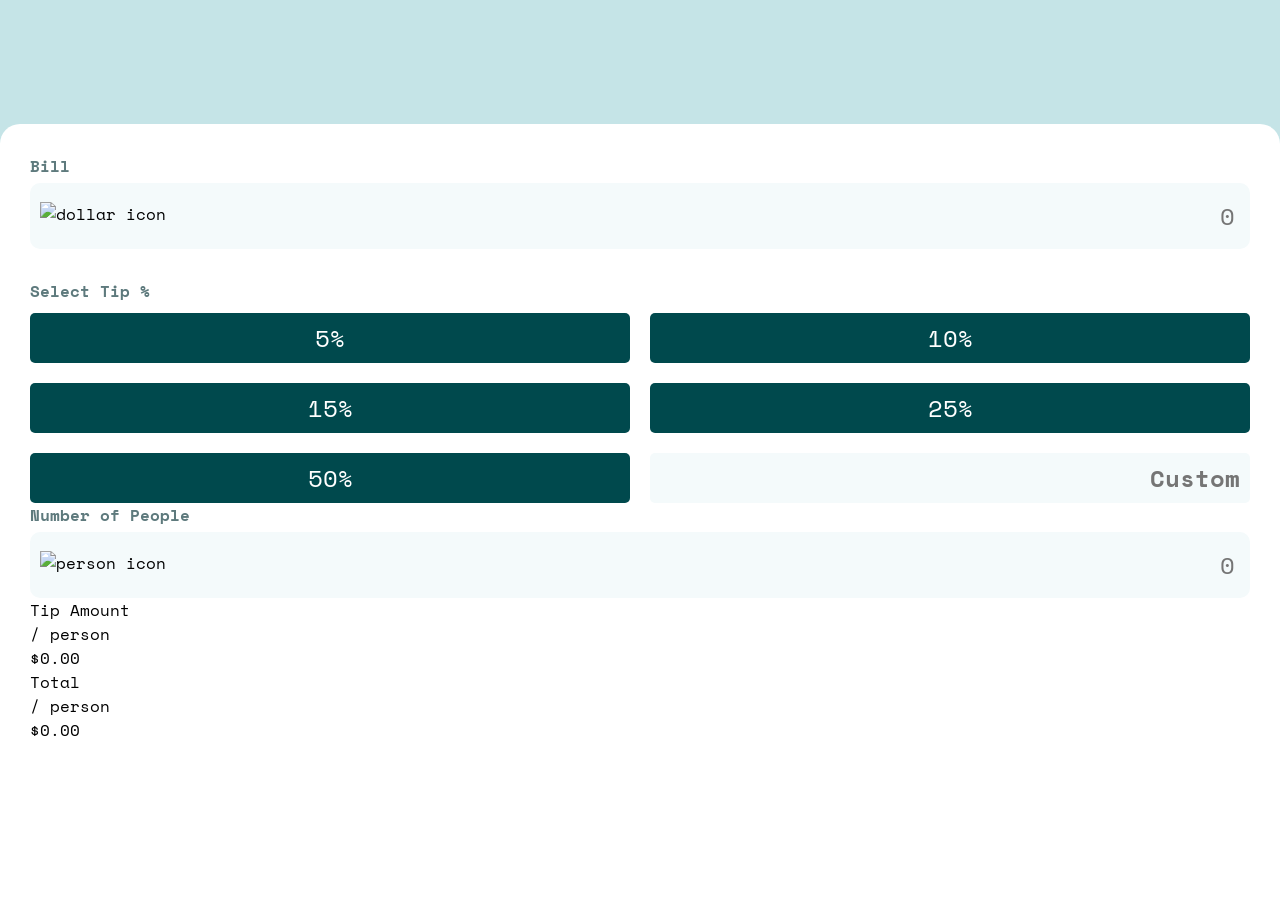
==== index.html @ 5afc9774 "More Work on CSS" ====
<!DOCTYPE html>
<html lang="en">

<head>
  <meta charset="UTF-8">
  <meta name="viewport" content="width=device-width, initial-scale=1.0">
  <!-- displays site properly based on user's device -->

  <link rel="icon" type="image/png" sizes="32x32" href="./images/favicon-32x32.png">
  <link rel="stylesheet" href="css/style.css">
  <link rel="stylesheet" href="css/font.css">

  <title>Frontend Mentor | Tip calculator app</title>
  <script src="index.js" defer></script>
</head>

<body>
  <header id="title">
    <img src="images/logo.svg" alt="">
  </header>

  <main id="contanier">
    <form action="#" id="form">
      <div class="inputs">
        <div class="bill-details">
          <label for="bill">
            Bill
          </label>
          <br>
          <div class="input-wrapper">
            <img src="images/icon-dollar.svg" alt="dollar icon" class="input-icon">
            <input type="text" name="bill" id="bill" placeholder="0">
          </div>
        </div>

        <div class="tip-details">
          <label for="custom-tip">Select Tip %</label><br>
          <div class="tip-details-items">
            <button id="5">5%</button>
            <button id="10">10%</button>
            <button id="15">15%</button>
            <button id="25">25%</button>
            <button id="50">50%</button>
            <input type="text" name="custom-tip" id="custom-tip" placeholder="Custom">
          </div>


        </div>

        <div id="people-details">
          <label for="people">
            Number of People
          </label>
          <br>
          <div class="input-wrapper">
            <img src="images/icon-person.svg" alt="person icon" class="input-icon">
            <input type="text" name="people" id="people" placeholder="0">
          </div>
        </div>
      </div>


      <div class="result">
        <div id="tip-container">
          <div class="result-label">
            <p class="main-label">
              Tip Amount
            </p>

            <p class="unit">/ person</p>
          </div>

          <p id="tip-amount" class="result-amount">
            $0.00
          </p>
        </div>
        <div id="total-container">
          <div class="result-label">
            <p class="main-label">
              Total
            </p>

            <p class="unit">/ person</p>
          </div>

          <p id="total-amount" class="result-amount">
            $0.00
          </p>
        </div>

      </div>
    </form>
  </main>
</body>

</html>
---- css/style.css ----
* {
    margin: 0;
    padding: 0;
    box-sizing: border-box;
    font-family: 'Space Mono';
}

:root {
    --green900: hsl(183, 100%, 15%);
    --grey500: hsl(186, 14%, 43%);
    --grey400: hsl(184, 14%, 56%);
    --grey200: hsl(185, 41%, 84%);
    --grey50: hsl(189, 47%, 97%);
    --white: hsl(0, 100%, 100%);
    --form-input-size: 24px;
}

body {
    display: flex;
    flex-direction: column;
    justify-content: start;
    align-items: center;
    height: 100vh;
    background-color: var(--grey200);
    font-family: 'Space Mono';
    /* font-size: 24px; */
}

header {
    margin: 50px;
}

main {
    width: 100%;
    height: 100%;
    padding: 30px;
    background-color: var(--white);
    border-radius: 20px 20px 0 0;
}

button {
    height: 50px;
    background-color: var(--green900);
    color: var(--white);
    border: none;
    font-size: var(--form-input-size);
    border-radius: 5px;
    box-shadow: none;
    max-width: 100%;
    /* font-weight: 700; */
}

form label {
    color: var(--grey500);
    font-weight: 700;
    /* margin-bottom: 50px; */
}

.input-wrapper {
    width: 100%;
    position: relative;
}

.input-wrapper input {
    width: 100%;
    padding: 15px 15px 15px 35px;
    text-align: right;
    font-size: var(--form-input-size);
    background-color: var(--grey50);
    border-radius: 10px;
    border: none;
    margin-top: 5px;
    max-height: 70px;
}

.input-wrapper .input-icon {
    position: absolute;
    left: 10px;
    top: 50%;
    transform: translateY(-50%);
    pointer-events: none;
}

.bill-details {
    margin-bottom: 30px;
}

.bill-details label {
    margin-bottom: 10px;
}


.tip-details-items {
    display: grid;
    grid-template-columns: minmax(0, 1fr) minmax(0, 1fr);
    gap: 20px;
    margin-top: 10px;
}

.tip-details-items input {
    text-align: right;
    padding: 10px;
    font-size: var(--form-input-size);
    font-weight: 700;
    background-color: var(--grey50);
    border: none;
    border-radius: 5px;
    height: 50px;
    color: var(--green900);
}
---- css/font.css ----
@import url('https://fonts.googleapis.com/css2?family=Space+Mono:ital,wght@0,400;0,700;1,400;1,700&display=swap');
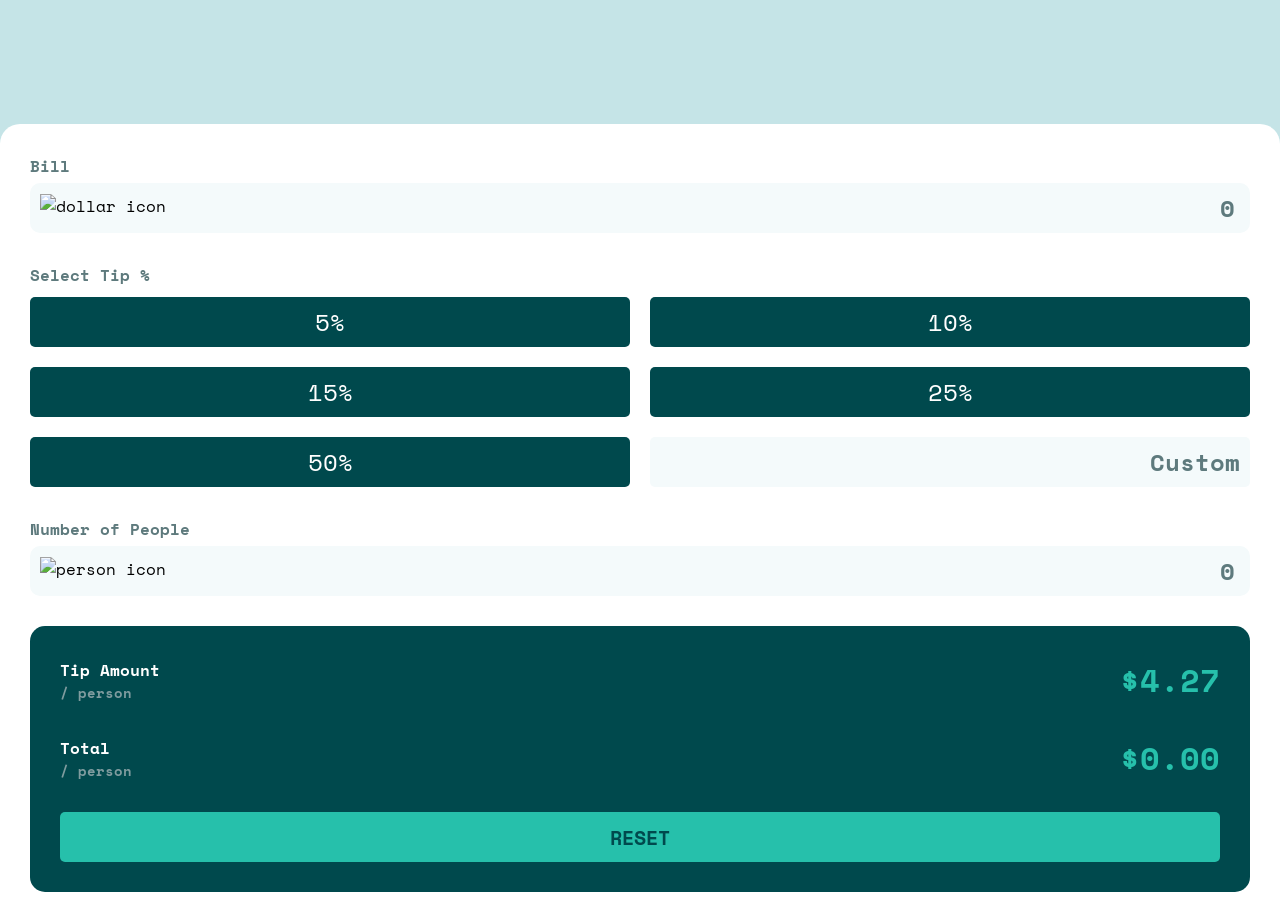
==== commit 756d7f65: "Mobile version complete" ====
--- a/index.html
+++ b/index.html
@@ -60,33 +60,39 @@
       </div>
 
 
-      <div class="result">
-        <div id="tip-container">
-          <div class="result-label">
-            <p class="main-label">
-              Tip Amount
+      <div class="results-card">
+        <div>
+          <div id="tip-container">
+            <div class="result-label">
+              <p class="main-label">
+                Tip Amount
+              </p>
+
+              <p class="unit">/ person</p>
+            </div>
+
+            <p id="tip-amount" class="result-amount">
+              $4.27
             </p>
+          </div>
+          <div id="total-container">
+            <div class="result-label">
+              <p class="main-label">
+                Total
+              </p>
 
-            <p class="unit">/ person</p>
+              <p class="unit">/ person</p>
+            </div>
+
+            <p id="total-amount" class="result-amount">
+              $0.00
+            </p>
           </div>
+        </div>
 
-          <p id="tip-amount" class="result-amount">
-            $0.00
-          </p>
-        </div>
-        <div id="total-container">
-          <div class="result-label">
-            <p class="main-label">
-              Total
-            </p>
 
-            <p class="unit">/ person</p>
-          </div>
+        <button id="reset">RESET</button>
 
-          <p id="total-amount" class="result-amount">
-            $0.00
-          </p>
-        </div>
 
       </div>
     </form>
--- a/css/style.css
+++ b/css/style.css
@@ -7,6 +7,7 @@
 
 :root {
     --green900: hsl(183, 100%, 15%);
+    --green400: hsl(172, 67%, 45%);
     --grey500: hsl(186, 14%, 43%);
     --grey400: hsl(184, 14%, 56%);
     --grey200: hsl(185, 41%, 84%);
@@ -50,10 +51,23 @@
     /* font-weight: 700; */
 }
 
+button:hover {
+    cursor: pointer;
+    background-color: var(--green400);
+    color: var(--green900);
+    font-size: var(--form-input-size);
+    font-weight: 700;
+}
+
 form label {
     color: var(--grey500);
     font-weight: 700;
     /* margin-bottom: 50px; */
+}
+
+input:focus {
+    border: none;
+    outline: none;
 }
 
 .input-wrapper {
@@ -67,11 +81,29 @@
     text-align: right;
     font-size: var(--form-input-size);
     background-color: var(--grey50);
+    color: var(--green900);
     border-radius: 10px;
     border: none;
     margin-top: 5px;
+    height: 50px;
     max-height: 70px;
-}
+    font-weight: 700;
+}
+
+.input-wrapper input::placeholder {
+    color: var(--grey500);
+}
+
+.input-wrapper input:hover {
+    border: 2px solid var(--green400);
+    cursor: pointer;
+}
+
+.input-wrapper input:active {
+    color: var(--grey500);
+    border: 2px solid var(--grey400);
+}
+
 
 .input-wrapper .input-icon {
     position: absolute;
@@ -89,12 +121,17 @@
     margin-bottom: 10px;
 }
 
+.bill-details input::placeholder {
+    color: var(--grey500);
+}
+
 
 .tip-details-items {
     display: grid;
     grid-template-columns: minmax(0, 1fr) minmax(0, 1fr);
     gap: 20px;
     margin-top: 10px;
+    margin-bottom: 30px;
 }
 
 .tip-details-items input {
@@ -107,4 +144,63 @@
     border-radius: 5px;
     height: 50px;
     color: var(--green900);
+}
+
+.tip-details-items input::placeholder {
+    color: var(--grey500);
+}
+
+.tip-details-items input:hover {
+    border: 2px solid var(--green400);
+    cursor: pointer;
+}
+
+.results-card {
+    background-color: var(--green900);
+    padding: 30px;
+    margin-top: 30px;
+    border-radius: 15px;
+}
+
+#tip-container {
+    display: flex;
+    justify-content: space-between;
+    align-items: center;
+    margin-bottom: 30px;
+}
+
+#total-container {
+    display: flex;
+    justify-content: space-between;
+    align-items: center;
+    margin-bottom: 30px;
+}
+
+.main-label {
+    color: var(--white);
+    font-weight: 600;
+}
+
+.unit {
+    color: var(--grey400);
+    font-size: 0.9em;
+    font-weight: 600;
+}
+
+.result-amount {
+    font-size: calc(var(--form-input-size) + 8px);
+    font-weight: 600;
+    color: var(--green400);
+}
+
+#reset {
+    width: 100%;
+    background-color: var(--green400);
+    color: var(--green900);
+    font-size: 20px;
+    font-weight: 700;
+}
+
+#reset:hover {
+    /* background-color: var(--grey200); */
 }
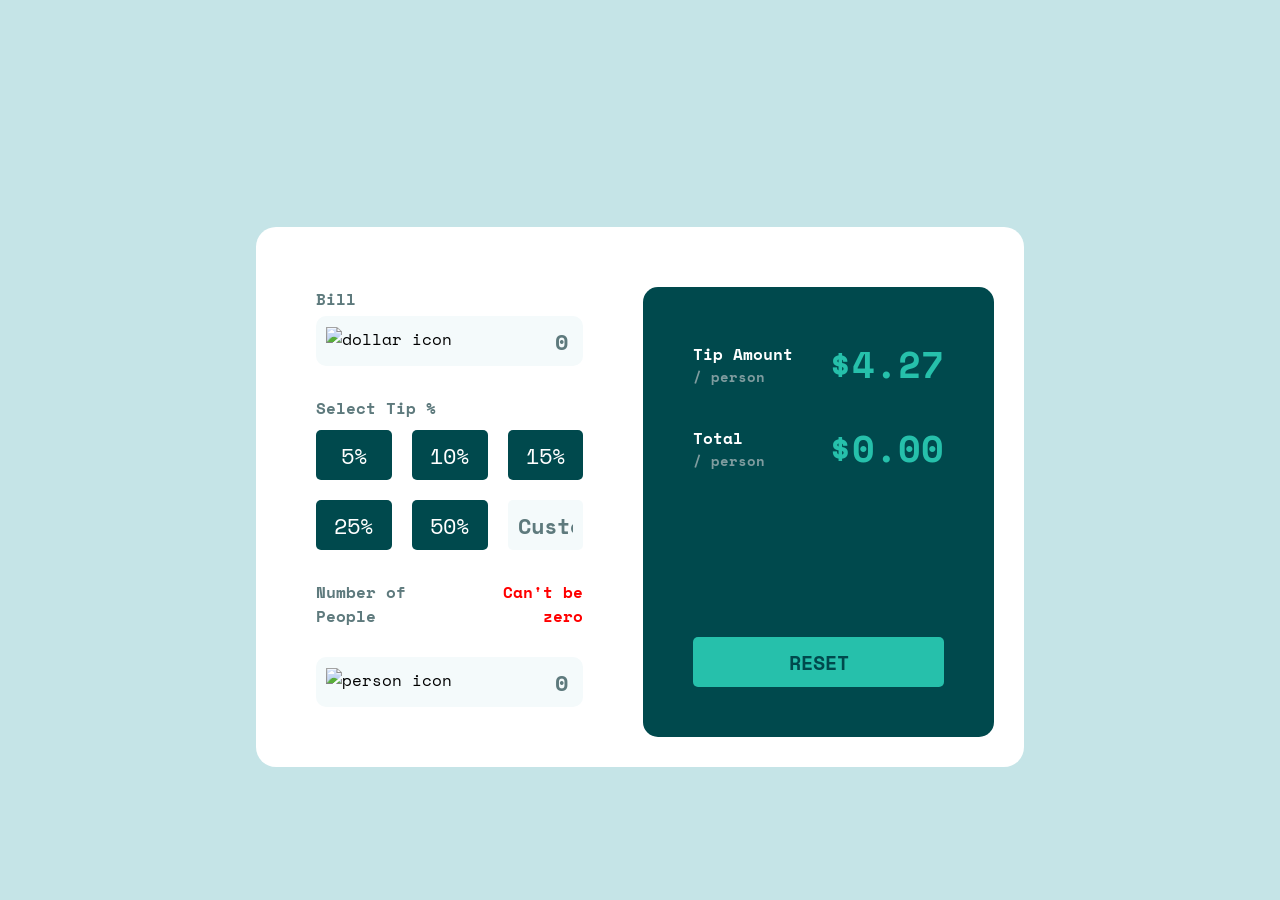
==== commit d5899539: "Working on desktop CSS" ====
--- a/index.html
+++ b/index.html
@@ -19,7 +19,7 @@
     <img src="images/logo.svg" alt="">
   </header>
 
-  <main id="contanier">
+  <main id="container">
     <form action="#" id="form">
       <div class="inputs">
         <div class="bill-details">
@@ -49,7 +49,7 @@
 
         <div id="people-details">
           <label for="people">
-            Number of People
+            Number of People <span class="error-message">Can't be zero</span>
           </label>
           <br>
           <div class="input-wrapper">
--- a/css/style.css
+++ b/css/style.css
@@ -13,7 +13,7 @@
     --grey200: hsl(185, 41%, 84%);
     --grey50: hsl(189, 47%, 97%);
     --white: hsl(0, 100%, 100%);
-    --form-input-size: 24px;
+    --form-input-size: 22px;
 }
 
 body {
@@ -134,6 +134,12 @@
     margin-bottom: 30px;
 }
 
+.error-message {
+    display: inline-block;
+    text-align: right;
+    color: red;
+}
+
 .tip-details-items input {
     text-align: right;
     padding: 10px;
@@ -153,6 +159,12 @@
 .tip-details-items input:hover {
     border: 2px solid var(--green400);
     cursor: pointer;
+}
+
+#people-details label {
+    display: flex;
+    justify-content: space-between;
+    align-items: center;
 }
 
 .results-card {
@@ -203,4 +215,72 @@
 
 #reset:hover {
     /* background-color: var(--grey200); */
+}
+
+
+@media screen and (min-width:1024px) {
+    body {
+        display: flex;
+        flex-direction: column;
+        justify-content: center;
+        align-items: center;
+    }
+
+    main {
+        width: 60%;
+        height: auto;
+        padding: 30px;
+        background-color: var(--white);
+        border-radius: 20px;
+    }
+
+    header {
+        margin-top: 0px;
+        margin-bottom: 70px;
+    }
+
+    form {
+        width: 100%;
+        display: flex;
+        flex-direction: row;
+        justify-content: space-between;
+        gap: 30px;
+    }
+
+    .tip-details-items {
+        display: grid;
+        grid-template-columns: repeat(3, minmax(0, 1fr));
+        gap: 20px;
+        margin-top: 10px;
+        margin-bottom: 30px;
+    }
+
+    .results-card {
+        background-color: var(--green900);
+        padding: 50px;
+        border-radius: 15px;
+        width: 100%;
+        display: flex;
+        flex-direction: column;
+        justify-content: space-between;
+    }
+
+    .inputs {
+        padding: 30px;
+        border-radius: 15px;
+        width: 100%;
+    }
+
+    #tip-container {
+        display: flex;
+        justify-content: space-between;
+        align-items: center;
+        margin-bottom: 30px;
+    }
+
+    .result-amount {
+        font-size: calc(var(--form-input-size) + 15px);
+        font-weight: 600;
+        color: var(--green400);
+    }
 }
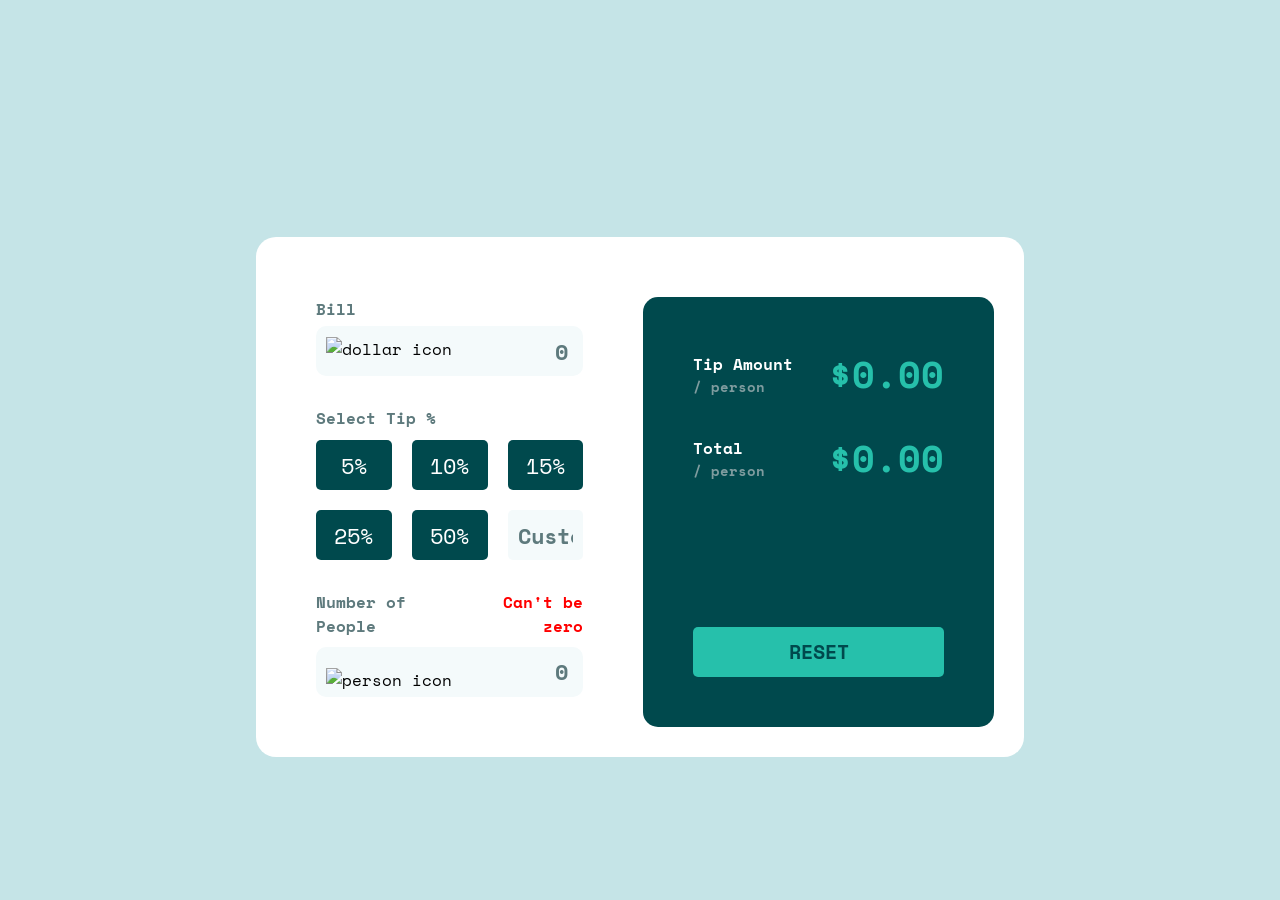
==== commit 1f02d058: "Completed Desktop and Added Error Message" ====
--- a/index.html
+++ b/index.html
@@ -20,7 +20,7 @@
   </header>
 
   <main id="container">
-    <form action="#" id="form">
+    <form id="form" novalidate>
       <div class="inputs">
         <div class="bill-details">
           <label for="bill">
@@ -72,7 +72,7 @@
             </div>
 
             <p id="tip-amount" class="result-amount">
-              $4.27
+              $0.00
             </p>
           </div>
           <div id="total-container">
@@ -91,7 +91,7 @@
         </div>
 
 
-        <button id="reset">RESET</button>
+        <button id="reset-button">RESET</button>
 
 
       </div>
--- a/css/style.css
+++ b/css/style.css
@@ -167,6 +167,10 @@
     align-items: center;
 }
 
+#people-details input {
+    margin-top: -20px;
+}
+
 .results-card {
     background-color: var(--green900);
     padding: 30px;
@@ -205,7 +209,7 @@
     color: var(--green400);
 }
 
-#reset {
+#reset-button {
     width: 100%;
     background-color: var(--green400);
     color: var(--green900);
@@ -213,7 +217,7 @@
     font-weight: 700;
 }
 
-#reset:hover {
+#reset-button:hover {
     /* background-color: var(--grey200); */
 }
 
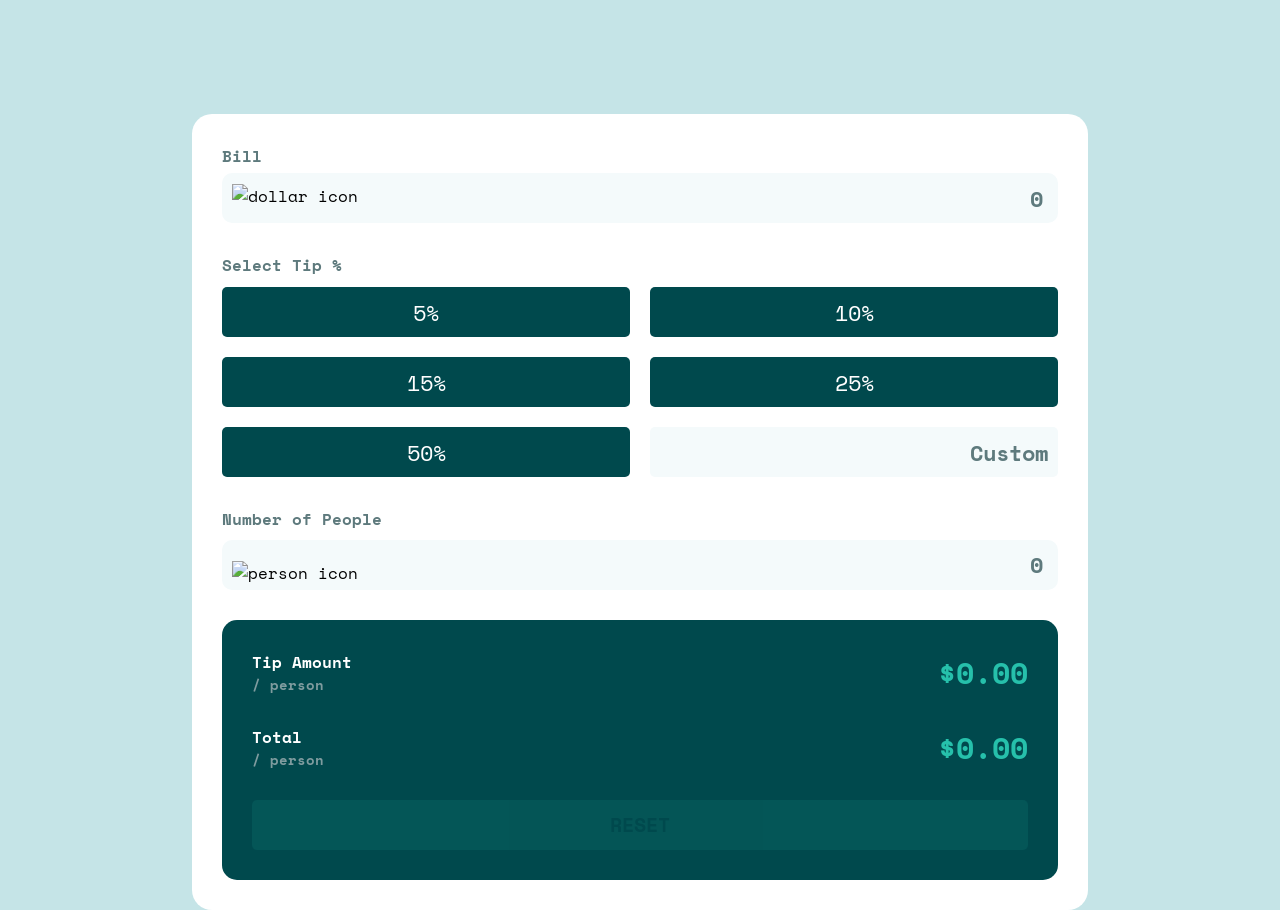
==== commit 5215706c: "Working on JS" ====
--- a/index.html
+++ b/index.html
@@ -34,14 +34,14 @@
         </div>
 
         <div class="tip-details">
-          <label for="custom-tip">Select Tip %</label><br>
+          <label for="customTip">Select Tip %</label><br>
           <div class="tip-details-items">
-            <button id="5">5%</button>
-            <button id="10">10%</button>
-            <button id="15">15%</button>
-            <button id="25">25%</button>
-            <button id="50">50%</button>
-            <input type="text" name="custom-tip" id="custom-tip" placeholder="Custom">
+            <button type="button">5%</button>
+            <button type="button">10%</button>
+            <button type="button">15%</button>
+            <button type="button">25%</button>
+            <button type="button">50%</button>
+            <input type="text" name="customTip" id="customTip" placeholder="Custom">
           </div>
 
 
@@ -49,7 +49,7 @@
 
         <div id="people-details">
           <label for="people">
-            Number of People <span class="error-message">Can't be zero</span>
+            Number of People <span class="error-message"></span>
           </label>
           <br>
           <div class="input-wrapper">
@@ -91,7 +91,7 @@
         </div>
 
 
-        <button id="reset-button">RESET</button>
+        <button type="button" id="reset-button">RESET</button>
 
 
       </div>
--- a/css/style.css
+++ b/css/style.css
@@ -33,7 +33,7 @@
 
 main {
     width: 100%;
-    height: 100%;
+    height: 100vh;
     padding: 30px;
     background-color: var(--white);
     border-radius: 20px 20px 0 0;
@@ -48,6 +48,7 @@
     border-radius: 5px;
     box-shadow: none;
     max-width: 100%;
+    opacity: 1;
     /* font-weight: 700; */
 }
 
@@ -57,6 +58,11 @@
     color: var(--green900);
     font-size: var(--form-input-size);
     font-weight: 700;
+}
+
+button:disabled {
+    opacity: 0.1;
+    cursor: not-allowed;
 }
 
 form label {
@@ -134,6 +140,14 @@
     margin-bottom: 30px;
 }
 
+.tip-details-items button.active {
+    cursor: pointer;
+    background-color: var(--green400);
+    color: var(--green900);
+    font-size: var(--form-input-size);
+    font-weight: 700;
+}
+
 .error-message {
     display: inline-block;
     text-align: right;
@@ -217,12 +231,30 @@
     font-weight: 700;
 }
 
-#reset-button:hover {
-    /* background-color: var(--grey200); */
-}
-
-
-@media screen and (min-width:1024px) {
+
+
+
+/* Tablet Screen */
+@media screen and (min-width: 768px) {
+    body {
+        display: flex;
+        flex-direction: column;
+        justify-content: center;
+        align-items: center;
+    }
+
+    main {
+        width: 70%;
+        height: auto;
+        padding: 30px;
+        background-color: var(--white);
+        border-radius: 20px;
+    }
+}
+
+
+/* Desktop Screen */
+@media screen and (min-width: 1440px) {
     body {
         display: flex;
         flex-direction: column;
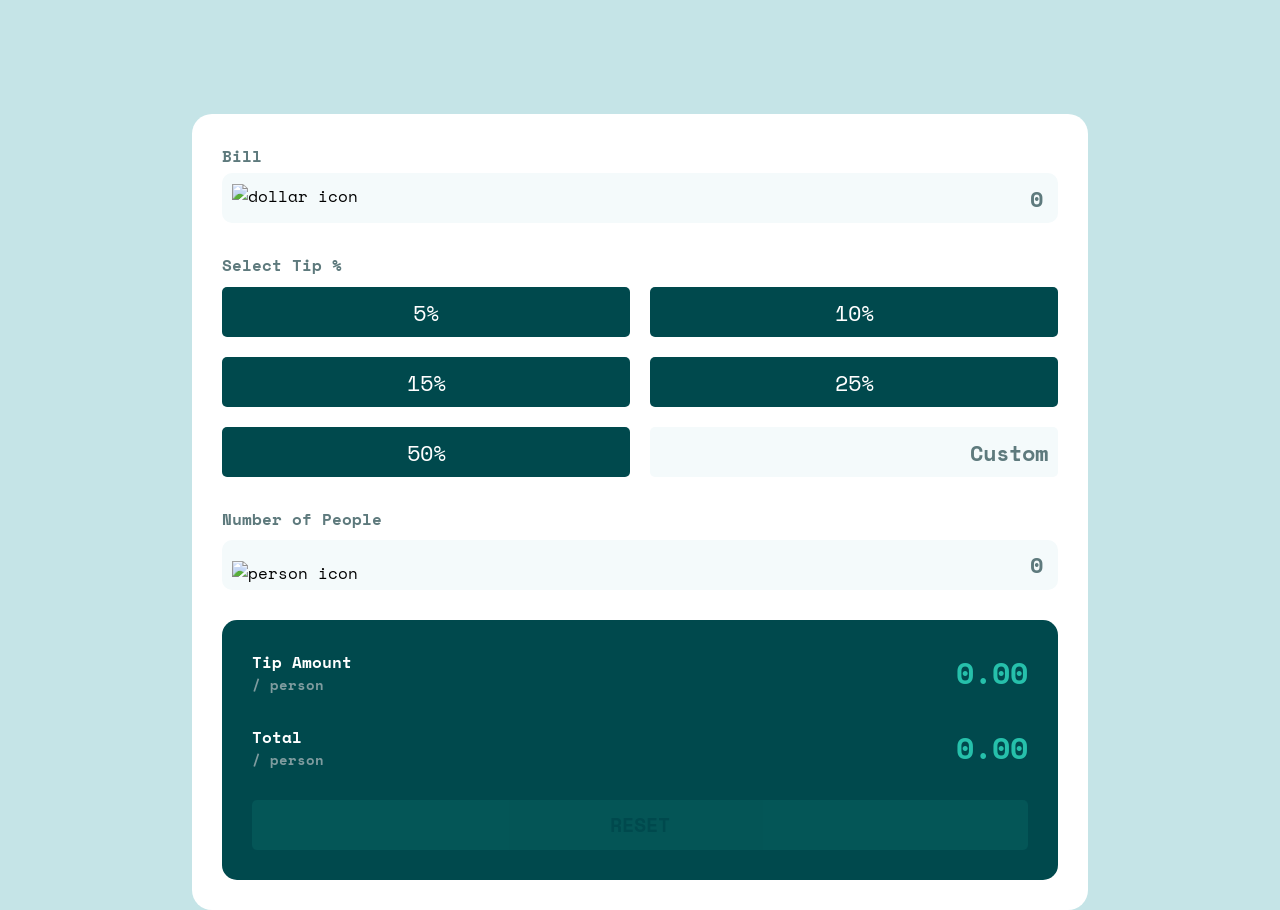
==== commit 0b575010: "Challenge complete" ====
--- a/index.html
+++ b/index.html
@@ -72,7 +72,7 @@
             </div>
 
             <p id="tip-amount" class="result-amount">
-              $0.00
+
             </p>
           </div>
           <div id="total-container">
@@ -85,7 +85,7 @@
             </div>
 
             <p id="total-amount" class="result-amount">
-              $0.00
+
             </p>
           </div>
         </div>
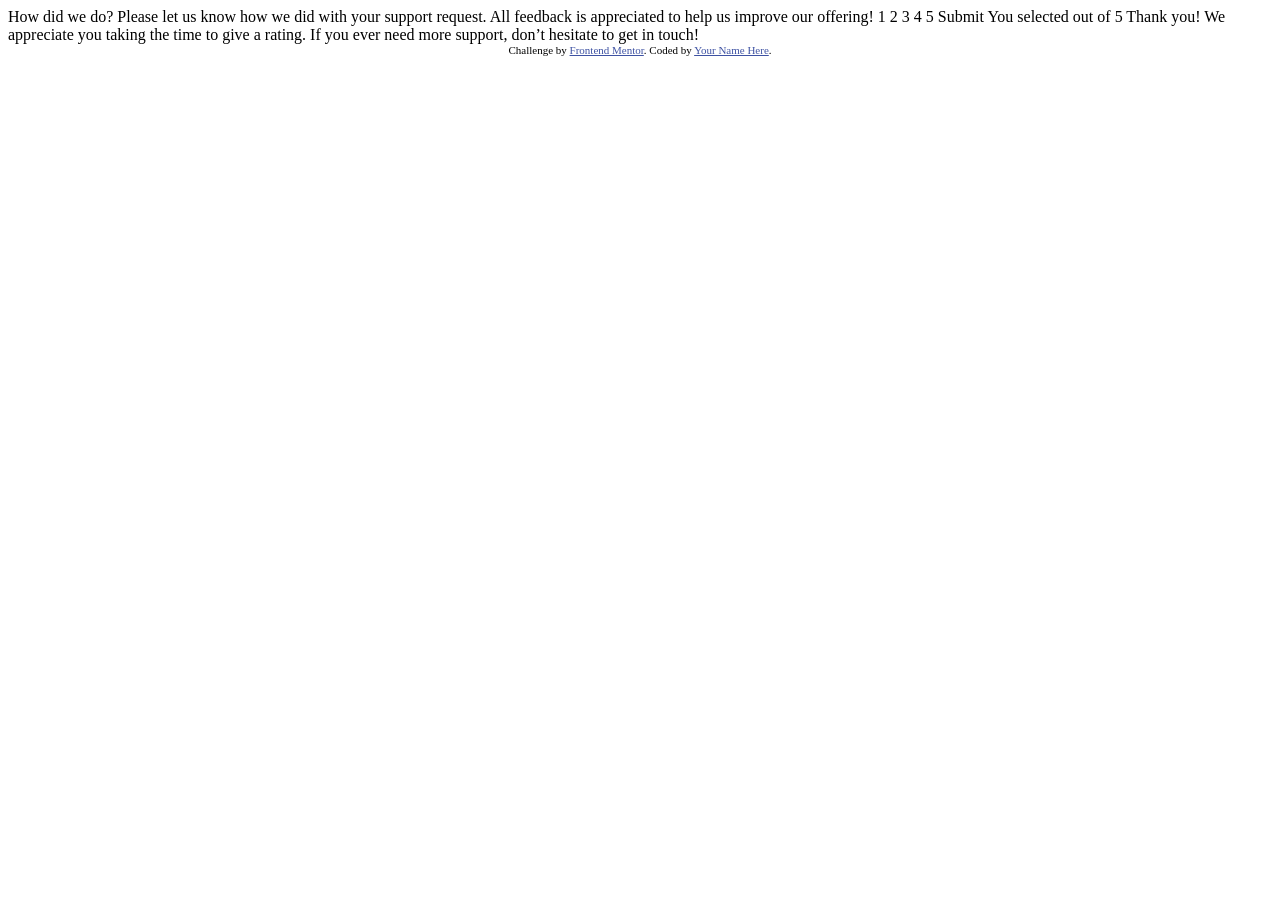
==== commit 3103458f: "Initialize Branch" ====
--- a/index.html
+++ b/index.html
@@ -1,102 +1,49 @@
 <!DOCTYPE html>
 <html lang="en">
-
 <head>
   <meta charset="UTF-8">
-  <meta name="viewport" content="width=device-width, initial-scale=1.0">
-  <!-- displays site properly based on user's device -->
+  <meta name="viewport" content="width=device-width, initial-scale=1.0"> <!-- displays site properly based on user's device -->
 
   <link rel="icon" type="image/png" sizes="32x32" href="./images/favicon-32x32.png">
-  <link rel="stylesheet" href="css/style.css">
-  <link rel="stylesheet" href="css/font.css">
+  
+  <title>Frontend Mentor | Interactive rating component</title>
 
-  <title>Frontend Mentor | Tip calculator app</title>
-  <script src="index.js" defer></script>
+  <!-- Feel free to remove these styles or customise in your own stylesheet 👍 -->
+  <style>
+    .attribution { font-size: 0.6875rem; text-align: center; }
+    .attribution a { color: hsl(228, 45%, 44%); }
+  </style>
 </head>
+<body>
 
-<body>
-  <header id="title">
-    <img src="images/logo.svg" alt="">
-  </header>
+  <!-- Rating state start -->
 
-  <main id="container">
-    <form id="form" novalidate>
-      <div class="inputs">
-        <div class="bill-details">
-          <label for="bill">
-            Bill
-          </label>
-          <br>
-          <div class="input-wrapper">
-            <img src="images/icon-dollar.svg" alt="dollar icon" class="input-icon">
-            <input type="text" name="bill" id="bill" placeholder="0">
-          </div>
-        </div>
+  How did we do?
 
-        <div class="tip-details">
-          <label for="customTip">Select Tip %</label><br>
-          <div class="tip-details-items">
-            <button type="button">5%</button>
-            <button type="button">10%</button>
-            <button type="button">15%</button>
-            <button type="button">25%</button>
-            <button type="button">50%</button>
-            <input type="text" name="customTip" id="customTip" placeholder="Custom">
-          </div>
+  Please let us know how we did with your support request. All feedback is appreciated 
+  to help us improve our offering!
 
+  1 2 3 4 5
 
-        </div>
+  Submit
 
-        <div id="people-details">
-          <label for="people">
-            Number of People <span class="error-message"></span>
-          </label>
-          <br>
-          <div class="input-wrapper">
-            <img src="images/icon-person.svg" alt="person icon" class="input-icon">
-            <input type="text" name="people" id="people" placeholder="0">
-          </div>
-        </div>
-      </div>
+  <!-- Rating state end -->
 
+  <!-- Thank you state start -->
 
-      <div class="results-card">
-        <div>
-          <div id="tip-container">
-            <div class="result-label">
-              <p class="main-label">
-                Tip Amount
-              </p>
+  You selected <!-- Add rating here --> out of 5
 
-              <p class="unit">/ person</p>
-            </div>
+  Thank you!
 
-            <p id="tip-amount" class="result-amount">
+  We appreciate you taking the time to give a rating. If you ever need more support, 
+  don’t hesitate to get in touch!
 
-            </p>
-          </div>
-          <div id="total-container">
-            <div class="result-label">
-              <p class="main-label">
-                Total
-              </p>
+  <!-- Thank you state end -->
 
-              <p class="unit">/ person</p>
-            </div>
-
-            <p id="total-amount" class="result-amount">
-
-            </p>
-          </div>
-        </div>
-
-
-        <button type="button" id="reset-button">RESET</button>
-
-
-      </div>
-    </form>
-  </main>
+  
+  <footer class="attribution">
+    Challenge by <a href="https://www.frontendmentor.io?ref=challenge">Frontend Mentor</a>. 
+    Coded by <a href="#">Your Name Here</a>.
+  </footer>
 </body>
-
 </html>
